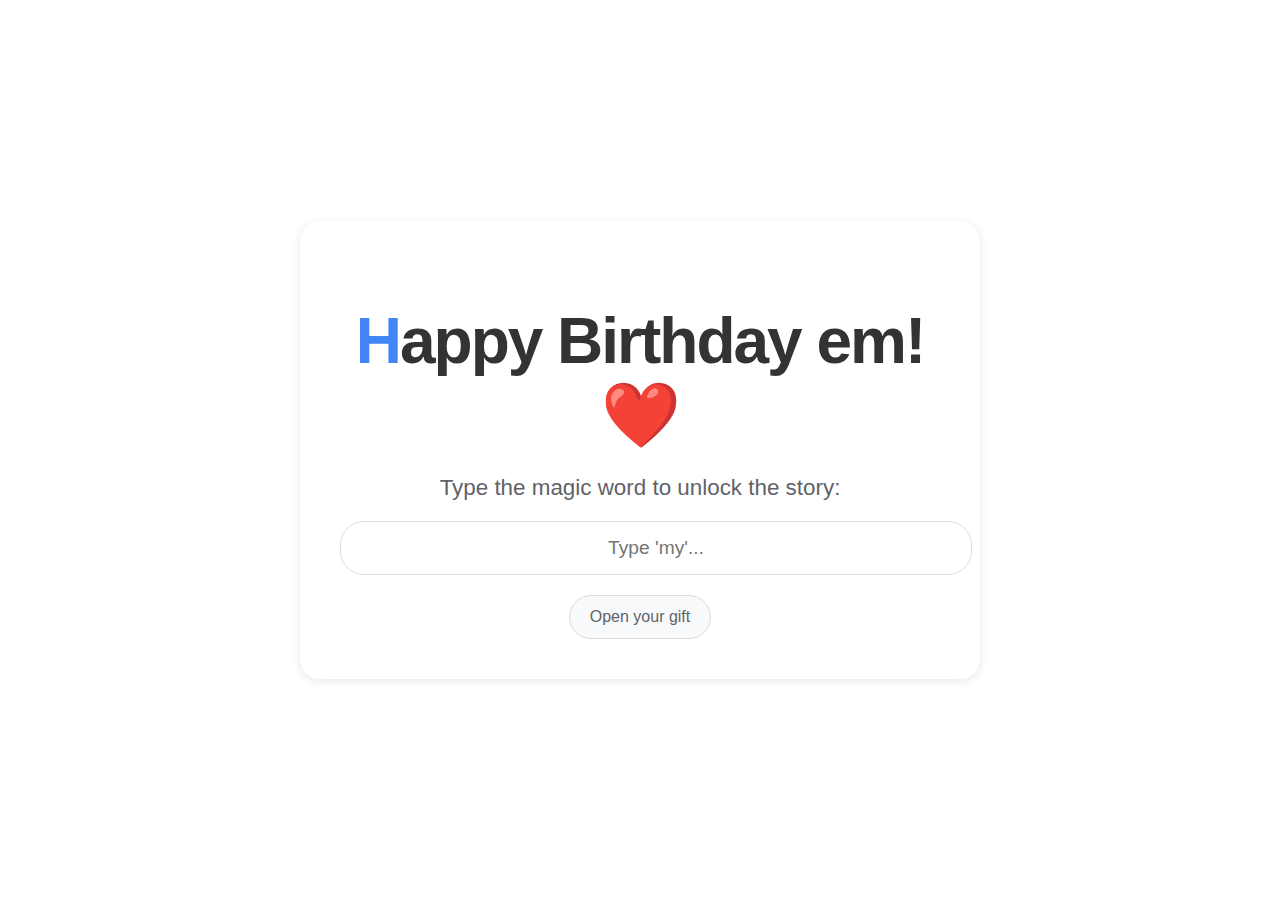
==== index.html @ 7d6db613 "Add files via upload" ====
<!DOCTYPE html>
<html lang="en">
<head>
    <meta charset="UTF-8">
    <meta name="viewport" content="width=device-width, initial-scale=1.0">
    <title>Redirecting...</title>
    <script>
        // Redirect logic using absolute paths for GitHub Pages compatibility
        const storedName = localStorage.getItem("my");
        if (!storedName) {
            window.location.href = "/welcome.html"; // Redirect to the welcome page if no name stored
        } else {
            window.location.href = "/page2.html";  // If name exists, go to the story start
        }
    </script>
</head>
<body>
    <p>If you're not redirected, <a href="/welcome.html">click here to start the story</a>.</p>
</body>
</html>
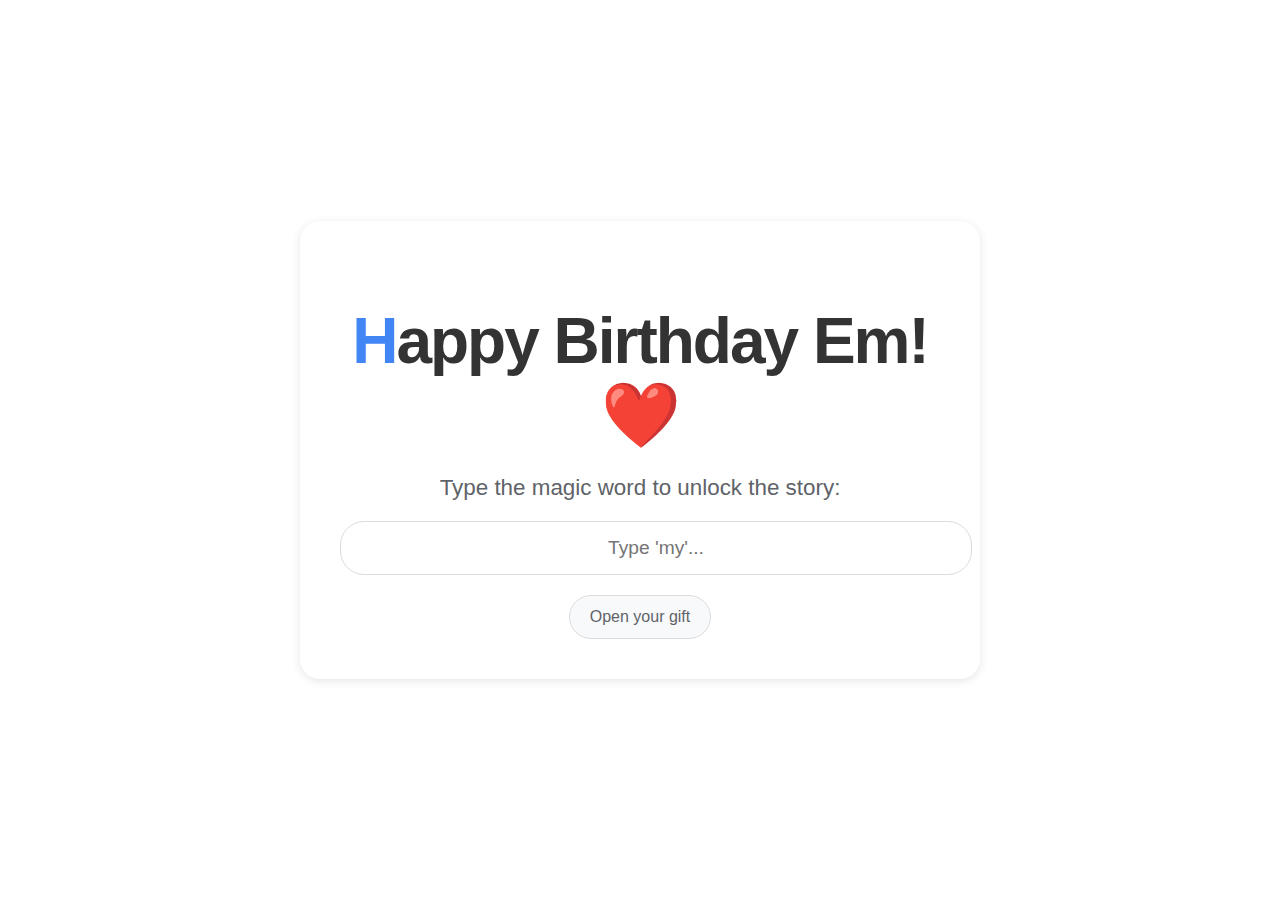
==== commit 3c82a0df: "Add files via upload" ====
--- a/index.html
+++ b/index.html
@@ -1,20 +1,20 @@
-<!DOCTYPE html>
-<html lang="en">
-<head>
-    <meta charset="UTF-8">
-    <meta name="viewport" content="width=device-width, initial-scale=1.0">
-    <title>Redirecting...</title>
-    <script>
-        // Redirect logic using absolute paths for GitHub Pages compatibility
-        const storedName = localStorage.getItem("my");
-        if (!storedName) {
-            window.location.href = "/welcome.html"; // Redirect to the welcome page if no name stored
-        } else {
-            window.location.href = "/page2.html";  // If name exists, go to the story start
-        }
-    </script>
-</head>
-<body>
-    <p>If you're not redirected, <a href="/welcome.html">click here to start the story</a>.</p>
-</body>
-</html>
+<!DOCTYPE html>
+<html lang="en">
+<head>
+    <meta charset="UTF-8">
+    <meta name="viewport" content="width=device-width, initial-scale=1.0">
+    <title>Redirecting...</title>
+    <script src="script.js"></script>
+</head>
+<body>
+    <script>
+        const storedName = localStorage.getItem("partnerName");
+        if (!storedName) {
+            window.location.href = "welcome.html";
+        } else {
+            window.location.href = "page2.html";
+        }
+    </script>
+    <p>If you're not redirected, <a href="welcome.html">click here to start the story</a>.</p>
+</body>
+</html>
